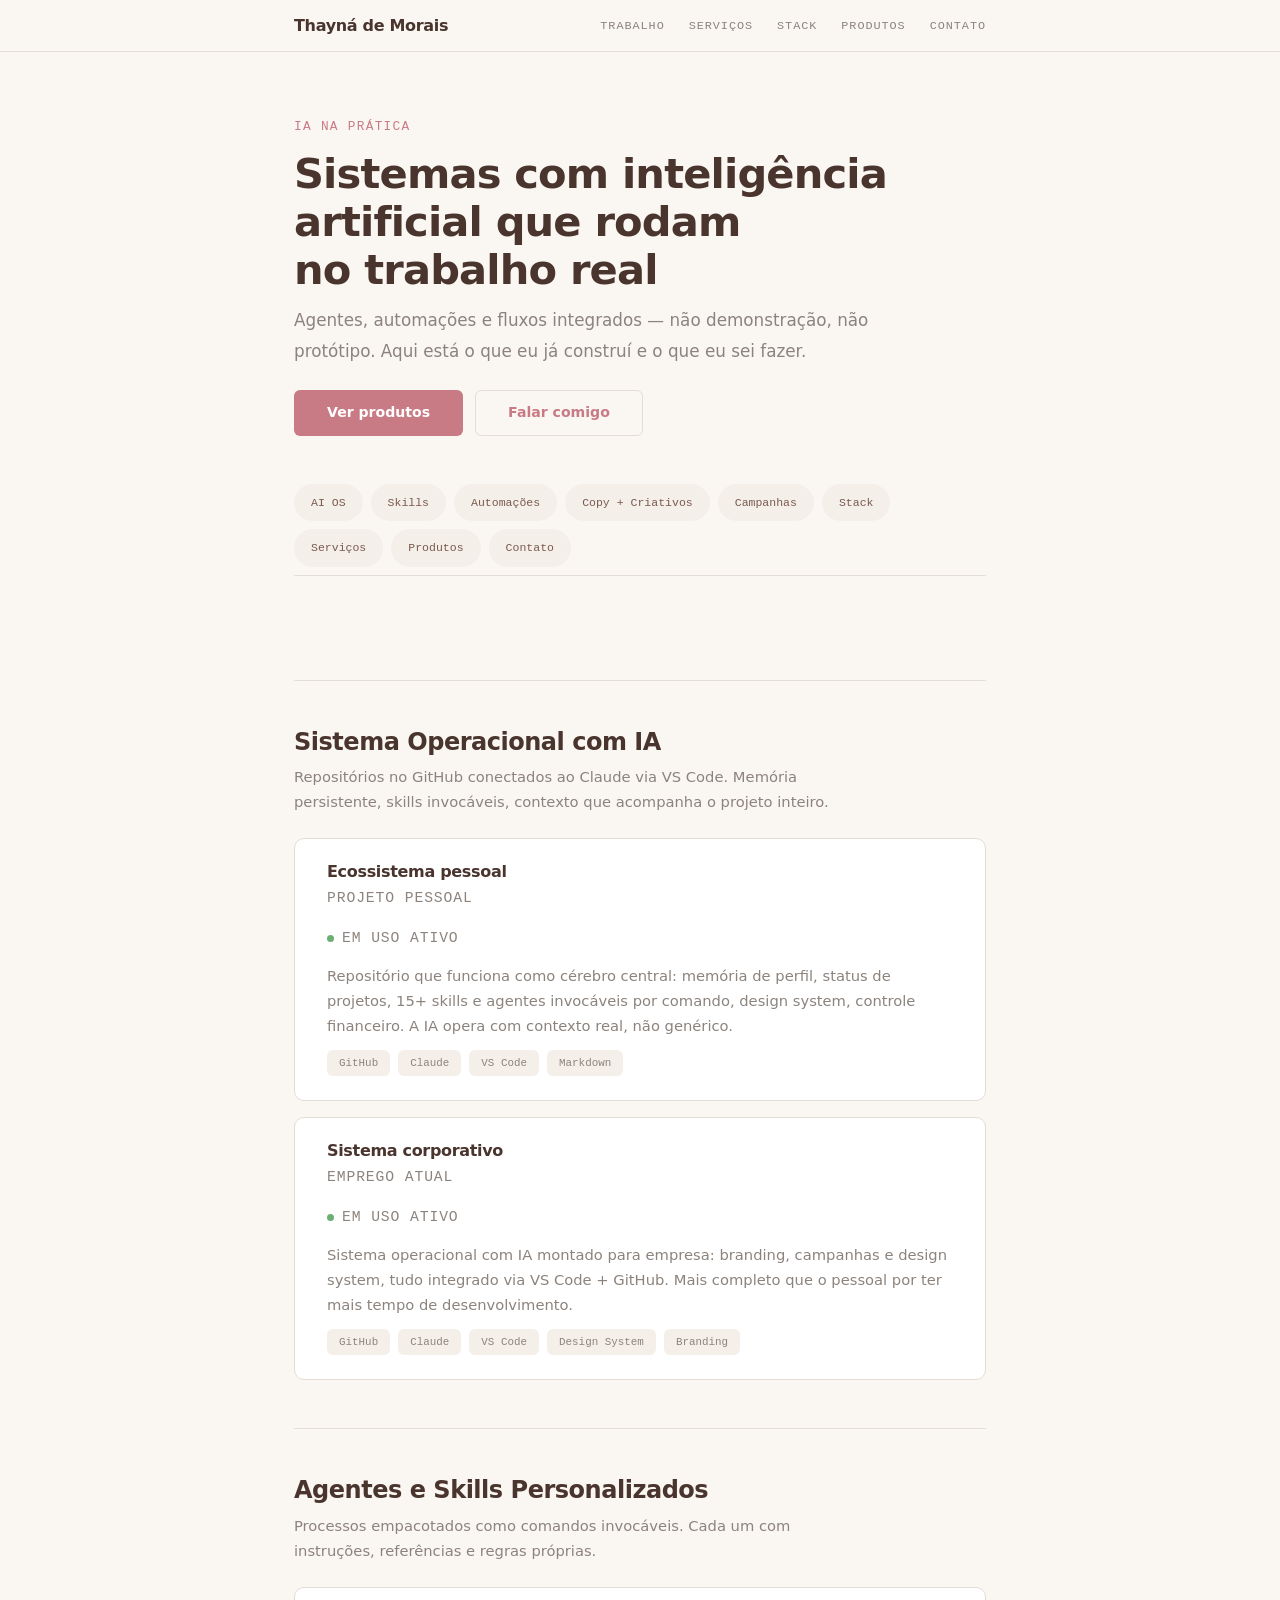
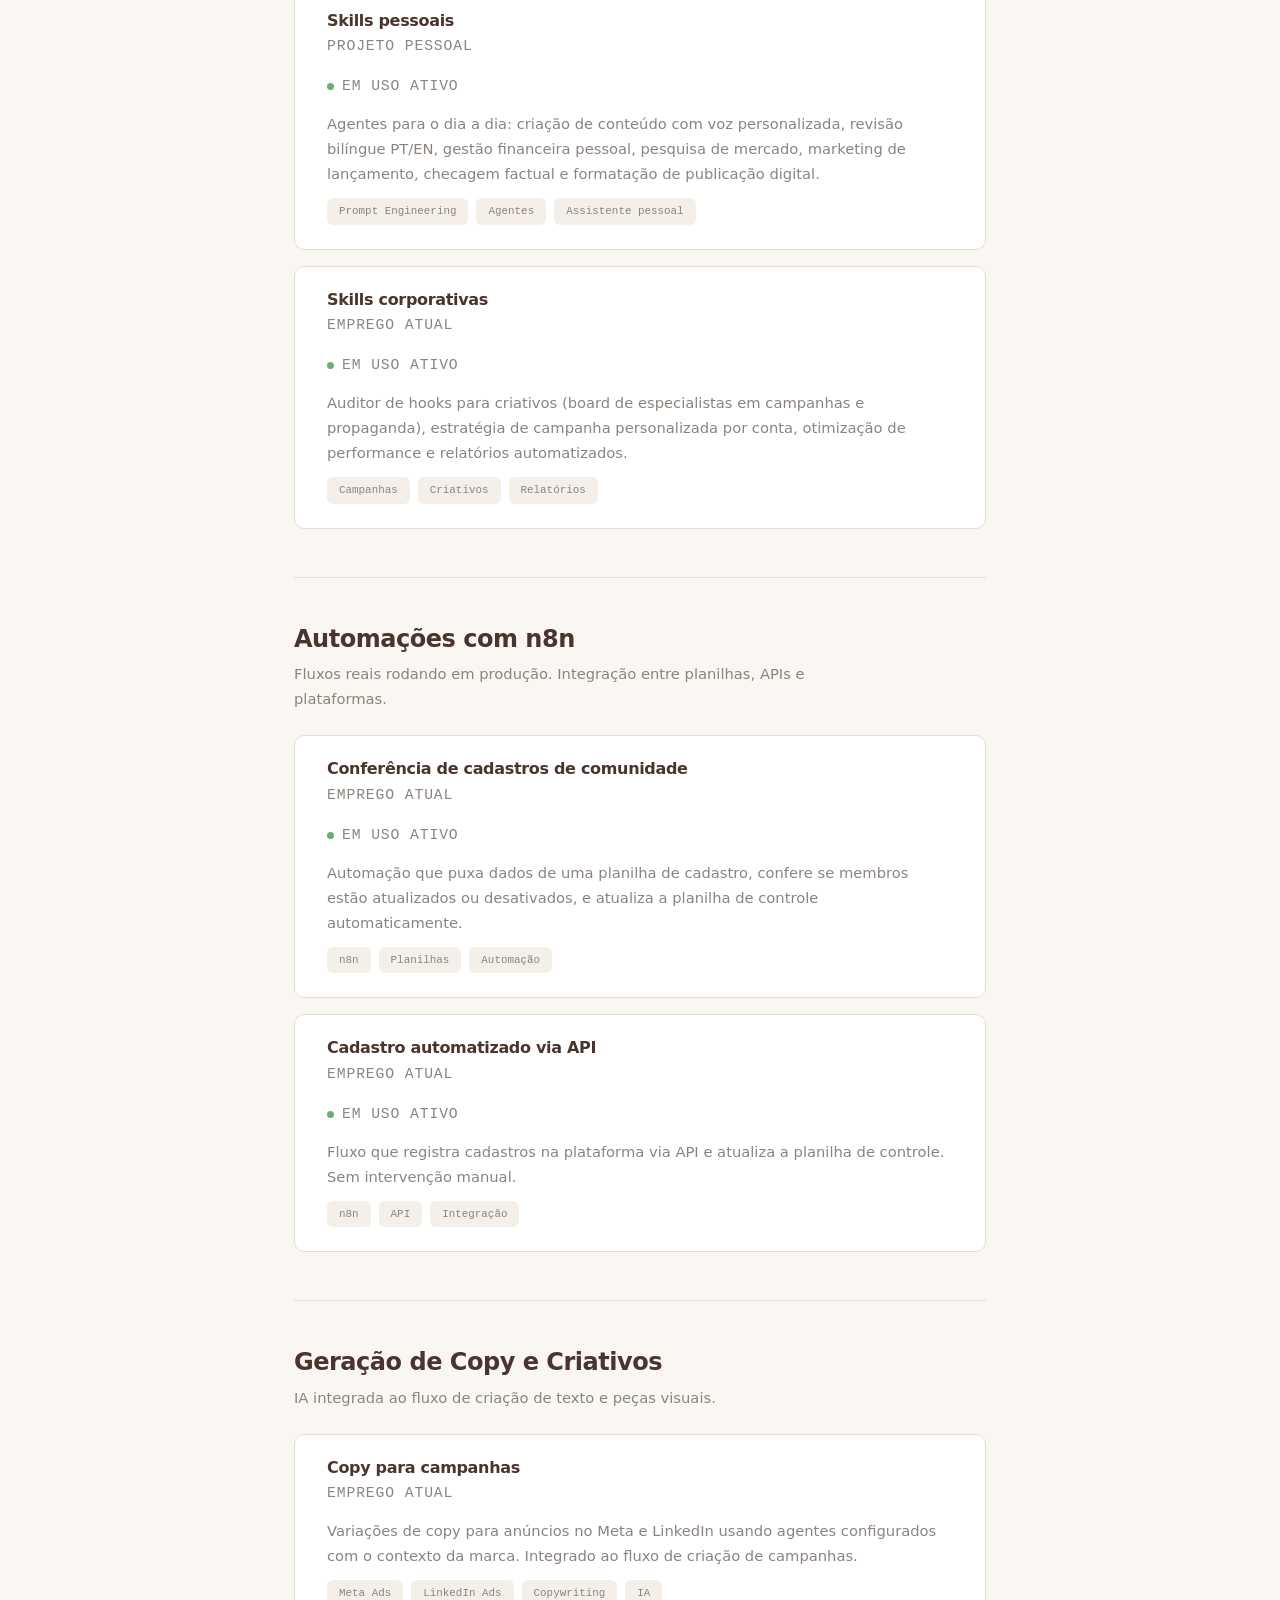
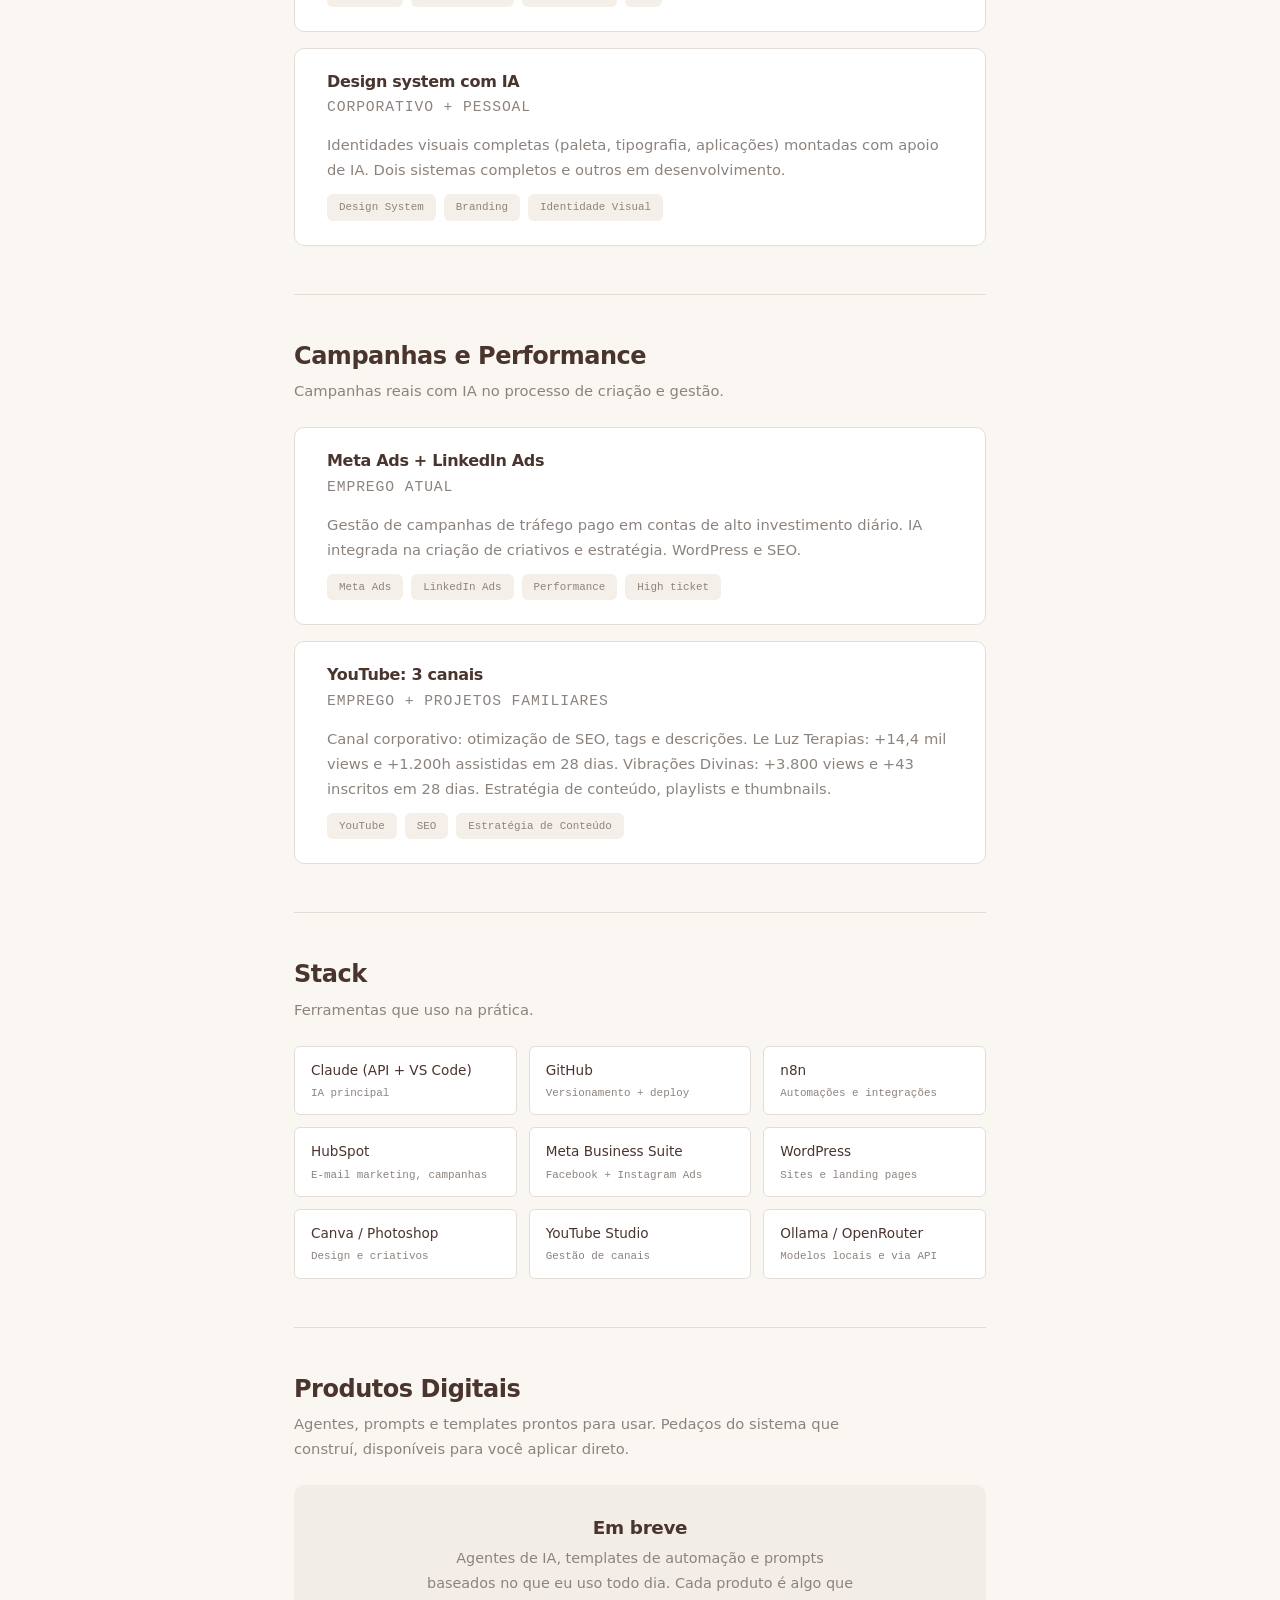
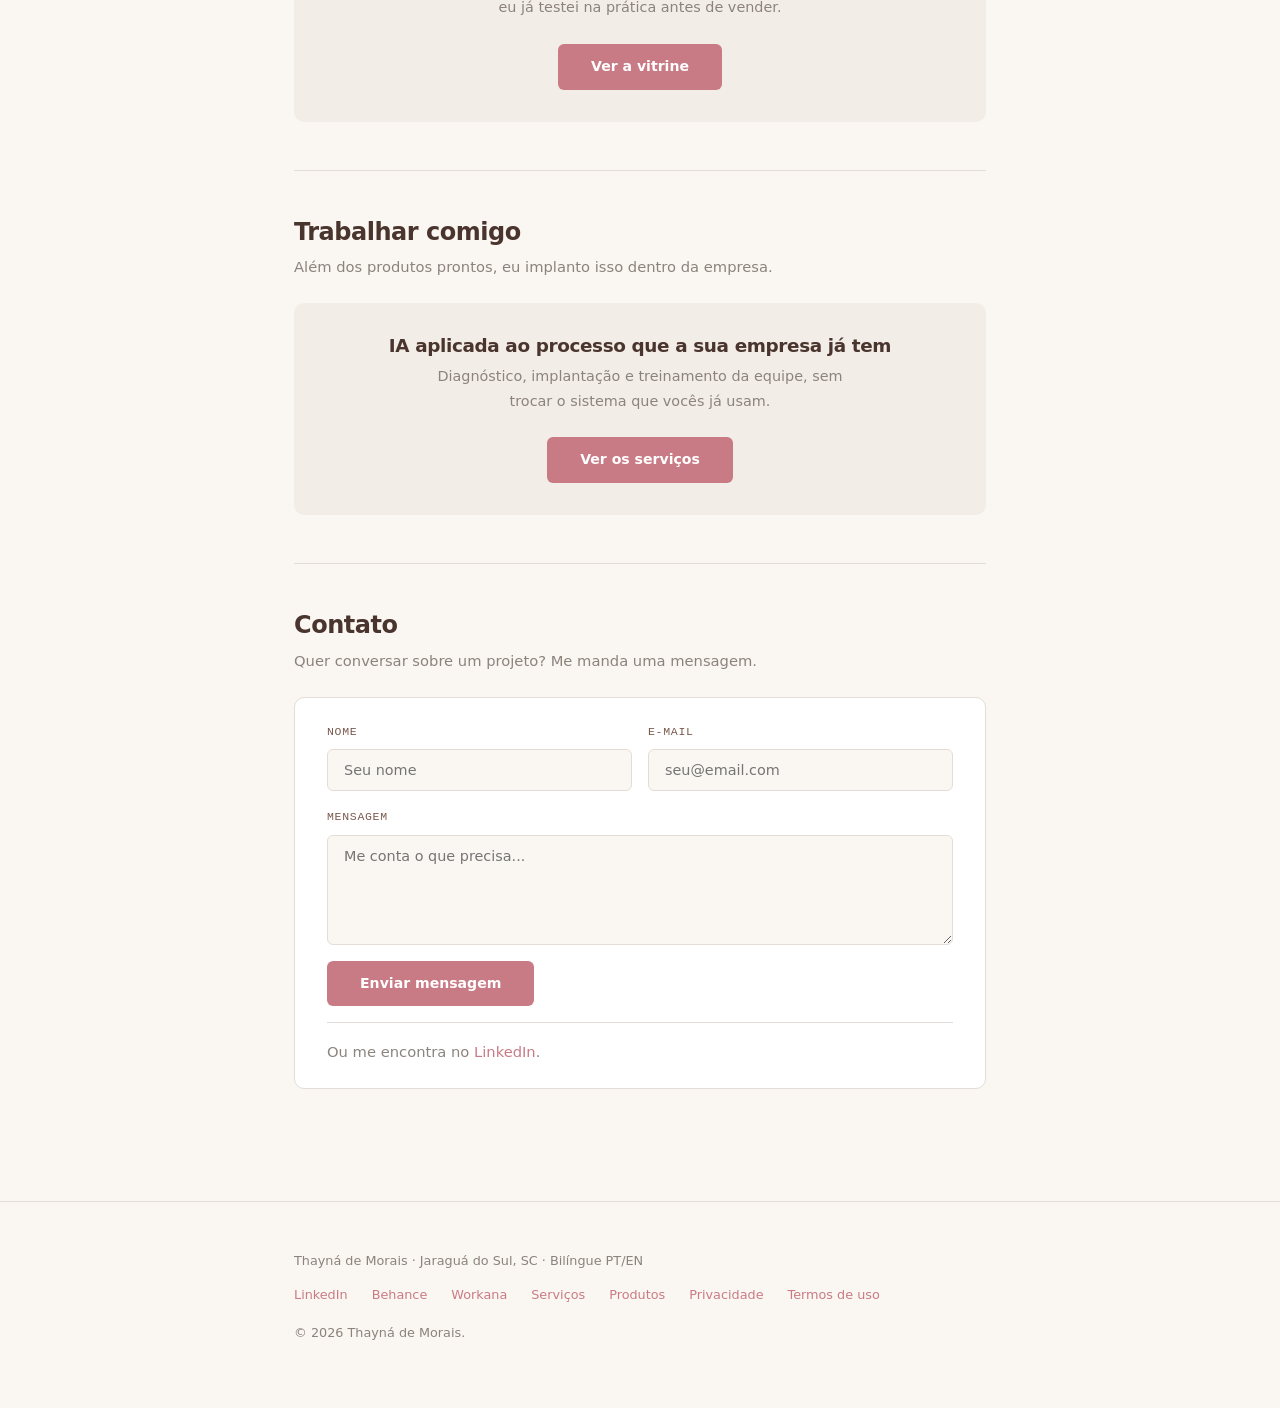
==== index.html @ 55836300 "Traz o site para a raiz do domínio Primeira carga do site no repositório de usuário. O endereço sai " ====
<!DOCTYPE html>
<html lang="pt-BR">
<head>
<meta charset="utf-8">
<meta name="viewport" content="width=device-width, initial-scale=1">
<title>Thayná de Morais | IA na Prática</title>
<meta name="description" content="Construo sistemas com inteligência artificial: agentes, automações e fluxos integrados ao trabalho real. Portfólio e produtos digitais.">

<link rel="canonical" href="https://thaymhm.github.io/">
<meta property="og:type" content="website">
<meta property="og:title" content="Thayná de Morais | IA na Prática">
<meta property="og:description" content="Agentes, automações e sistemas com IA aplicados ao trabalho real.">
<meta property="og:locale" content="pt_BR">

<!-- Quando tiver a imagem do produto, descomente e aponte para ela.
     Precisa ser URL absoluta — WhatsApp e LinkedIn não resolvem caminho relativo.
<meta property="og:image" content="https://thaymhm.github.io/assets/img/og.png">
<meta name="twitter:card" content="summary_large_image">
-->

<link rel="icon" href="assets/img/favicon.svg" type="image/svg+xml">

<link rel="preload" href="assets/fonts/sora-latin-700-normal.woff2" as="font" type="font/woff2" crossorigin>
<link rel="preload" href="assets/fonts/inter-latin-400-normal.woff2" as="font" type="font/woff2" crossorigin>
<link rel="stylesheet" href="assets/css/fonts.css">

<link rel="stylesheet" href="assets/css/tokens.css">
<link rel="stylesheet" href="assets/css/base.css">
<link rel="stylesheet" href="assets/css/portfolio.css">

<script src="assets/js/site.js" defer></script>
</head>
<body>

<a class="skip-link" href="#conteudo">Pular para o conteúdo</a>

<header class="site-header">
  <div class="container">
    <a href="./" class="logo">Thayná de Morais</a>
    <nav class="nav-links" id="main-nav" aria-label="Navegação principal">
      <a href="#trabalho">Trabalho</a>
      <a href="servicos.html">Serviços</a>
      <a href="#stack">Stack</a>
      <a href="produtos/">Produtos</a>
      <a href="#contato">Contato</a>
    </nav>
    <button class="menu-toggle" id="menu-toggle" aria-label="Abrir menu" aria-expanded="false" aria-controls="main-nav">
      <span></span><span></span><span></span>
    </button>
  </div>
</header>

<main id="conteudo">

  <div class="container">

    <section class="hero">
      <span class="eyebrow">IA na Prática</span>
      <h1>Sistemas com inteligência artificial que rodam no trabalho real</h1>
      <p class="lede">
        Agentes, automações e fluxos integrados — não demonstração, não protótipo.
        Aqui está o que eu já construí e o que eu sei fazer.
      </p>
      <div class="hero-actions">
        <a href="produtos/" class="btn btn--primary">Ver produtos</a>
        <a href="#contato" class="btn btn--ghost">Falar comigo</a>
      </div>
    </section>

    <nav class="nav-tags" aria-label="Atalhos por seção">
      <a href="#ai-os" class="nav-tag">AI OS</a>
      <a href="#skills" class="nav-tag">Skills</a>
      <a href="#automacoes" class="nav-tag">Automações</a>
      <a href="#copy" class="nav-tag">Copy + Criativos</a>
      <a href="#campanhas" class="nav-tag">Campanhas</a>
      <a href="#stack" class="nav-tag">Stack</a>
      <a href="servicos.html" class="nav-tag">Serviços</a>
      <a href="#produtos" class="nav-tag">Produtos</a>
      <a href="#contato" class="nav-tag">Contato</a>
    </nav>

    <!-- ===================== TRABALHO ===================== -->

    <section class="section" id="trabalho" style="border-top:none">
      <h2 class="visually-hidden">Trabalho</h2>
    </section>

    <section class="section" id="ai-os">
      <h2>Sistema Operacional com IA</h2>
      <p class="section-desc">
        Repositórios no GitHub conectados ao Claude via VS Code. Memória persistente,
        skills invocáveis, contexto que acompanha o projeto inteiro.
      </p>

      <article class="card">
        <h3>Ecossistema pessoal</h3>
        <p class="card-context">Projeto pessoal</p>
        <p class="status"><span class="status-dot"></span> Em uso ativo</p>
        <p>
          Repositório que funciona como cérebro central: memória de perfil, status de projetos,
          15+ skills e agentes invocáveis por comando, design system, controle financeiro.
          A IA opera com contexto real, não genérico.
        </p>
        <div class="tags">
          <span class="tag">GitHub</span><span class="tag">Claude</span>
          <span class="tag">VS Code</span><span class="tag">Markdown</span>
        </div>
      </article>

      <article class="card">
        <h3>Sistema corporativo</h3>
        <p class="card-context">Emprego atual</p>
        <p class="status"><span class="status-dot"></span> Em uso ativo</p>
        <p>
          Sistema operacional com IA montado para empresa: branding, campanhas e design system,
          tudo integrado via VS Code + GitHub. Mais completo que o pessoal por ter mais tempo
          de desenvolvimento.
        </p>
        <div class="tags">
          <span class="tag">GitHub</span><span class="tag">Claude</span>
          <span class="tag">VS Code</span><span class="tag">Design System</span>
          <span class="tag">Branding</span>
        </div>
      </article>
    </section>

    <section class="section" id="skills">
      <h2>Agentes e Skills Personalizados</h2>
      <p class="section-desc">
        Processos empacotados como comandos invocáveis. Cada um com instruções,
        referências e regras próprias.
      </p>

      <article class="card">
        <h3>Skills pessoais</h3>
        <p class="card-context">Projeto pessoal</p>
        <p class="status"><span class="status-dot"></span> Em uso ativo</p>
        <p>
          Agentes para o dia a dia: criação de conteúdo com voz personalizada, revisão bilíngue
          PT/EN, gestão financeira pessoal, pesquisa de mercado, marketing de lançamento,
          checagem factual e formatação de publicação digital.
        </p>
        <div class="tags">
          <span class="tag">Prompt Engineering</span><span class="tag">Agentes</span>
          <span class="tag">Assistente pessoal</span>
        </div>
      </article>

      <article class="card">
        <h3>Skills corporativas</h3>
        <p class="card-context">Emprego atual</p>
        <p class="status"><span class="status-dot"></span> Em uso ativo</p>
        <p>
          Auditor de hooks para criativos (board de especialistas em campanhas e propaganda),
          estratégia de campanha personalizada por conta, otimização de performance e
          relatórios automatizados.
        </p>
        <div class="tags">
          <span class="tag">Campanhas</span><span class="tag">Criativos</span>
          <span class="tag">Relatórios</span>
        </div>
      </article>
    </section>

    <section class="section" id="automacoes">
      <h2>Automações com n8n</h2>
      <p class="section-desc">
        Fluxos reais rodando em produção. Integração entre planilhas, APIs e plataformas.
      </p>

      <article class="card">
        <h3>Conferência de cadastros de comunidade</h3>
        <p class="card-context">Emprego atual</p>
        <p class="status"><span class="status-dot"></span> Em uso ativo</p>
        <p>
          Automação que puxa dados de uma planilha de cadastro, confere se membros estão
          atualizados ou desativados, e atualiza a planilha de controle automaticamente.
        </p>
        <div class="tags">
          <span class="tag">n8n</span><span class="tag">Planilhas</span><span class="tag">Automação</span>
        </div>
      </article>

      <article class="card">
        <h3>Cadastro automatizado via API</h3>
        <p class="card-context">Emprego atual</p>
        <p class="status"><span class="status-dot"></span> Em uso ativo</p>
        <p>
          Fluxo que registra cadastros na plataforma via API e atualiza a planilha de controle.
          Sem intervenção manual.
        </p>
        <div class="tags">
          <span class="tag">n8n</span><span class="tag">API</span><span class="tag">Integração</span>
        </div>
      </article>
    </section>

    <section class="section" id="copy">
      <h2>Geração de Copy e Criativos</h2>
      <p class="section-desc">IA integrada ao fluxo de criação de texto e peças visuais.</p>

      <article class="card">
        <h3>Copy para campanhas</h3>
        <p class="card-context">Emprego atual</p>
        <p>
          Variações de copy para anúncios no Meta e LinkedIn usando agentes configurados com o
          contexto da marca. Integrado ao fluxo de criação de campanhas.
        </p>
        <div class="tags">
          <span class="tag">Meta Ads</span><span class="tag">LinkedIn Ads</span>
          <span class="tag">Copywriting</span><span class="tag">IA</span>
        </div>
      </article>

      <article class="card">
        <h3>Design system com IA</h3>
        <p class="card-context">Corporativo + pessoal</p>
        <p>
          Identidades visuais completas (paleta, tipografia, aplicações) montadas com apoio de IA.
          Dois sistemas completos e outros em desenvolvimento.
        </p>
        <div class="tags">
          <span class="tag">Design System</span><span class="tag">Branding</span>
          <span class="tag">Identidade Visual</span>
        </div>
      </article>
    </section>

    <section class="section" id="campanhas">
      <h2>Campanhas e Performance</h2>
      <p class="section-desc">Campanhas reais com IA no processo de criação e gestão.</p>

      <article class="card">
        <h3>Meta Ads + LinkedIn Ads</h3>
        <p class="card-context">Emprego atual</p>
        <p>
          Gestão de campanhas de tráfego pago em contas de alto investimento diário.
          IA integrada na criação de criativos e estratégia. WordPress e SEO.
        </p>
        <div class="tags">
          <span class="tag">Meta Ads</span><span class="tag">LinkedIn Ads</span>
          <span class="tag">Performance</span><span class="tag">High ticket</span>
        </div>
      </article>

      <article class="card">
        <h3>YouTube: 3 canais</h3>
        <p class="card-context">Emprego + projetos familiares</p>
        <p>
          Canal corporativo: otimização de SEO, tags e descrições. Le Luz Terapias:
          +14,4 mil views e +1.200h assistidas em 28 dias. Vibrações Divinas: +3.800 views
          e +43 inscritos em 28 dias. Estratégia de conteúdo, playlists e thumbnails.
        </p>
        <div class="tags">
          <span class="tag">YouTube</span><span class="tag">SEO</span>
          <span class="tag">Estratégia de Conteúdo</span>
        </div>
      </article>
    </section>

    <!-- ===================== STACK ===================== -->

    <section class="section" id="stack">
      <h2>Stack</h2>
      <p class="section-desc">Ferramentas que uso na prática.</p>

      <div class="stack-grid">
        <div class="stack-item">Claude (API + VS Code) <span>IA principal</span></div>
        <div class="stack-item">GitHub <span>Versionamento + deploy</span></div>
        <div class="stack-item">n8n <span>Automações e integrações</span></div>
        <div class="stack-item">HubSpot <span>E-mail marketing, campanhas</span></div>
        <div class="stack-item">Meta Business Suite <span>Facebook + Instagram Ads</span></div>
        <div class="stack-item">WordPress <span>Sites e landing pages</span></div>
        <div class="stack-item">Canva / Photoshop <span>Design e criativos</span></div>
        <div class="stack-item">YouTube Studio <span>Gestão de canais</span></div>
        <div class="stack-item">Ollama / OpenRouter <span>Modelos locais e via API</span></div>
      </div>
    </section>

    <!-- ===================== PRODUTOS ===================== -->

    <section class="section" id="produtos">
      <h2>Produtos Digitais</h2>
      <p class="section-desc">
        Agentes, prompts e templates prontos para usar. Pedaços do sistema que construí,
        disponíveis para você aplicar direto.
      </p>

      <div class="cta-block">
        <h3>Em breve</h3>
        <p>
          Agentes de IA, templates de automação e prompts baseados no que eu uso todo dia.
          Cada produto é algo que eu já testei na prática antes de vender.
        </p>
        <a href="produtos/" class="btn btn--primary">Ver a vitrine</a>
      </div>
    </section>

    <!-- ===================== SERVIÇOS ===================== -->

    <section class="section" id="servicos">
      <h2>Trabalhar comigo</h2>
      <p class="section-desc">
        Além dos produtos prontos, eu implanto isso dentro da empresa.
      </p>

      <div class="cta-block">
        <h3>IA aplicada ao processo que a sua empresa já tem</h3>
        <p>
          Diagnóstico, implantação e treinamento da equipe, sem trocar o sistema
          que vocês já usam.
        </p>
        <a href="servicos.html" class="btn btn--primary">Ver os serviços</a>
      </div>
    </section>

    <!-- ===================== CONTATO ===================== -->

    <section class="section" id="contato">
      <h2>Contato</h2>
      <p class="section-desc">Quer conversar sobre um projeto? Me manda uma mensagem.</p>

      <div class="card">
        <!-- ══ TROCAR: cole aqui a URL /exec do seu Google Apps Script ══
             Como criar o script e publicar: docs/FORMULARIO-GOOGLE-SCRIPT.md -->
        <form class="form"
              data-gs-form
              action="https://script.google.com/macros/s/AKfycbydm0zhQ63rRNPT14rmAaFQAnFaoJBpaJHT1FVKSqiUwlmITkyDX16v0jL9if6N3chD/exec"
              method="POST">
          <div class="form-row">
            <div class="form-group">
              <label for="nome">Nome</label>
              <input type="text" id="nome" name="nome" required placeholder="Seu nome" autocomplete="name">
            </div>
            <div class="form-group">
              <label for="email">E-mail</label>
              <input type="email" id="email" name="email" required placeholder="seu@email.com" autocomplete="email">
            </div>
          </div>
          <div class="form-group">
            <label for="mensagem">Mensagem</label>
            <textarea id="mensagem" name="mensagem" rows="4" required placeholder="Me conta o que precisa..."></textarea>
          </div>

          <!-- Identifica de qual página o contato veio, preenchido pelo JS -->
          <input type="hidden" name="origem" value="">
          <!-- Armadilha de robô: humano nunca preenche um campo escondido -->
          <input type="text" name="_gotcha" tabindex="-1" autocomplete="off" class="visually-hidden" aria-hidden="true">

          <button type="submit" class="btn btn--primary">Enviar mensagem</button>
          <p class="form-status" role="status" aria-live="polite"></p>
        </form>

        <p class="contact-alt">
          Ou me encontra no
          <a href="https://www.linkedin.com/in/thayn%C3%A1-de-morais-5a152a1b8/">LinkedIn</a>.
        </p>
      </div>
    </section>

  </div>
</main>

<footer class="site-footer">
  <div class="container">
    <p>Thayná de Morais &middot; Jaraguá do Sul, SC &middot; Bilíngue PT/EN</p>
    <div class="footer-links">
      <a href="https://www.linkedin.com/in/thayn%C3%A1-de-morais-5a152a1b8/">LinkedIn</a>
      <a href="https://www.behance.net/thaynamorais1">Behance</a>
      <a href="https://www.workana.com/freelancer/b4aeb0c28790a0313abfd21ee4e2bc36">Workana</a>
      <a href="servicos.html">Serviços</a>
      <a href="produtos/">Produtos</a>
      <a href="privacidade.html">Privacidade</a>
      <a href="termos.html">Termos de uso</a>
    </div>
    <p style="margin-top:var(--space-4)">&copy; <span data-year>2026</span> Thayná de Morais.</p>
  </div>
</footer>

</body>
</html>
---- assets/css/fonts.css ----
/* ==========================================================================
   fonts.css — Fontes hospedadas no próprio site
   Carregado antes de tokens.css, base.css e o resto.

   Nada aqui pede arquivo pra servidor de terceiro, então o site não conta
   nada pro Google sobre quem abre a página. Os arquivos estão em
   assets/fonts, no formato woff2, só o subconjunto "latin", que é o que o
   português usa. Licença e origem em assets/fonts/LICENSE.md.

   Pra trocar um peso ou adicionar outro: baixe o woff2 do pacote
   @fontsource correspondente, ponha em assets/fonts com o mesmo padrão de
   nome e acrescente um bloco aqui.

   font-display: swap desenha o texto na fonte do sistema enquanto a fonte
   real baixa. O texto nunca fica invisível esperando arquivo.
   ========================================================================== */

/* ---- Sora: títulos e botões ---- */

@font-face {
  font-family: 'Sora';
  font-style: normal;
  font-weight: 400;
  font-display: swap;
  src: url(../fonts/sora-latin-400-normal.woff2) format('woff2');
  unicode-range: U+0000-00FF,U+0131,U+0152-0153,U+02BB-02BC,U+02C6,U+02DA,U+02DC,U+0304,U+0308,U+0329,U+2000-206F,U+20AC,U+2122,U+2191,U+2193,U+2212,U+2215,U+FEFF,U+FFFD;
}

@font-face {
  font-family: 'Sora';
  font-style: normal;
  font-weight: 600;
  font-display: swap;
  src: url(../fonts/sora-latin-600-normal.woff2) format('woff2');
  unicode-range: U+0000-00FF,U+0131,U+0152-0153,U+02BB-02BC,U+02C6,U+02DA,U+02DC,U+0304,U+0308,U+0329,U+2000-206F,U+20AC,U+2122,U+2191,U+2193,U+2212,U+2215,U+FEFF,U+FFFD;
}

@font-face {
  font-family: 'Sora';
  font-style: normal;
  font-weight: 700;
  font-display: swap;
  src: url(../fonts/sora-latin-700-normal.woff2) format('woff2');
  unicode-range: U+0000-00FF,U+0131,U+0152-0153,U+02BB-02BC,U+02C6,U+02DA,U+02DC,U+0304,U+0308,U+0329,U+2000-206F,U+20AC,U+2122,U+2191,U+2193,U+2212,U+2215,U+FEFF,U+FFFD;
}

/* ---- Inter: texto corrido ---- */

@font-face {
  font-family: 'Inter';
  font-style: normal;
  font-weight: 400;
  font-display: swap;
  src: url(../fonts/inter-latin-400-normal.woff2) format('woff2');
  unicode-range: U+0000-00FF,U+0131,U+0152-0153,U+02BB-02BC,U+02C6,U+02DA,U+02DC,U+0304,U+0308,U+0329,U+2000-206F,U+20AC,U+2122,U+2191,U+2193,U+2212,U+2215,U+FEFF,U+FFFD;
}

@font-face {
  font-family: 'Inter';
  font-style: normal;
  font-weight: 500;
  font-display: swap;
  src: url(../fonts/inter-latin-500-normal.woff2) format('woff2');
  unicode-range: U+0000-00FF,U+0131,U+0152-0153,U+02BB-02BC,U+02C6,U+02DA,U+02DC,U+0304,U+0308,U+0329,U+2000-206F,U+20AC,U+2122,U+2191,U+2193,U+2212,U+2215,U+FEFF,U+FFFD;
}

@font-face {
  font-family: 'Inter';
  font-style: normal;
  font-weight: 600;
  font-display: swap;
  src: url(../fonts/inter-latin-600-normal.woff2) format('woff2');
  unicode-range: U+0000-00FF,U+0131,U+0152-0153,U+02BB-02BC,U+02C6,U+02DA,U+02DC,U+0304,U+0308,U+0329,U+2000-206F,U+20AC,U+2122,U+2191,U+2193,U+2212,U+2215,U+FEFF,U+FFFD;
}

/* ---- IBM Plex Mono: tags, metadados, linhas de reforço ---- */

@font-face {
  font-family: 'IBM Plex Mono';
  font-style: normal;
  font-weight: 400;
  font-display: swap;
  src: url(../fonts/ibm-plex-mono-latin-400-normal.woff2) format('woff2');
  unicode-range: U+0000-00FF,U+0131,U+0152-0153,U+02BB-02BC,U+02C6,U+02DA,U+02DC,U+0304,U+0308,U+0329,U+2000-206F,U+20AC,U+2122,U+2191,U+2193,U+2212,U+2215,U+FEFF,U+FFFD;
}

@font-face {
  font-family: 'IBM Plex Mono';
  font-style: normal;
  font-weight: 500;
  font-display: swap;
  src: url(../fonts/ibm-plex-mono-latin-500-normal.woff2) format('woff2');
  unicode-range: U+0000-00FF,U+0131,U+0152-0153,U+02BB-02BC,U+02C6,U+02DA,U+02DC,U+0304,U+0308,U+0329,U+2000-206F,U+20AC,U+2122,U+2191,U+2193,U+2212,U+2215,U+FEFF,U+FFFD;
}
---- assets/css/tokens.css ----
/* ==========================================================================
   tokens.css — Design system "estudio-pro"
   Fonte da verdade das cores, fontes e espaçamentos do site inteiro.
   Nenhum valor hex deve aparecer solto em outro arquivo CSS.
   ========================================================================== */

:root {
  /* ---- Paleta (rosa empoeirado + mocha) ---- */
  --bg:            #FAF6F1;  /* Paper — fundo base */
  --bg-alt:        #F3EDE7;  /* faixa alternada, blocos destacados */
  --surface:       #FFFFFF;  /* cards */
  --text:          #4A342E;  /* Mocha Ink */
  --text-secondary:#8C837D;  /* Warm Grey */
  --clay:          #7A5A4E;  /* Clay Brown — labels, bordas fortes */
  --accent:        #C97B85;  /* Dusty Rose — cor de ação */
  --accent-hover:  #B56A74;
  --blush:         #EAC6CB;  /* realce suave */
  --border:        #E4DDD7;
  --tag-bg:        #F5EFEA;

  /* Semânticos */
  --success:       #6DAE72;
  --shadow-sm:     0 1px 2px rgba(74, 52, 46, .06);
  --shadow-md:     0 8px 24px rgba(74, 52, 46, .08);
  --shadow-lg:     0 18px 48px rgba(74, 52, 46, .12);

  /* ---- Tipografia ---- */
  --font-display: 'Sora', system-ui, -apple-system, 'Segoe UI', sans-serif;
  --font-body:    'Inter', system-ui, -apple-system, 'Segoe UI', sans-serif;
  --font-mono:    'IBM Plex Mono', ui-monospace, SFMono-Regular, Menlo, monospace;

  /* ---- Layout ---- */
  --measure:       740px;   /* largura de leitura — portfólio */
  --measure-wide:  1080px;  /* largura larga — páginas de venda */
  --radius-sm:     6px;
  --radius:        10px;
  --radius-lg:     16px;
  --radius-pill:   999px;

  /* Espaçamento — escala de 4px */
  --space-1: 4px;
  --space-2: 8px;
  --space-3: 12px;
  --space-4: 16px;
  --space-5: 24px;
  --space-6: 32px;
  --space-7: 48px;
  --space-8: 64px;
  --space-9: 96px;
}

/* ---- Dark mode: segue o sistema por padrão ---- */
@media (prefers-color-scheme: dark) {
  :root {
    --bg:            #2A1F1C;
    --bg-alt:        #362924;
    --surface:       #362924;
    --text:          #FAF6F1;
    --text-secondary:#B8AEA8;
    --clay:          #C4A89E;
    --accent:        #C97B85;
    --accent-hover:  #D99AA3;
    --blush:         #4A2E33;
    --border:        #4A3D38;
    --tag-bg:        #3D2F2A;
    --shadow-sm:     0 1px 2px rgba(0, 0, 0, .3);
    --shadow-md:     0 8px 24px rgba(0, 0, 0, .35);
    --shadow-lg:     0 18px 48px rgba(0, 0, 0, .45);
  }
}

/* ---- Override manual (data-theme no <html>) ---- */
:root[data-theme="light"] {
  --bg: #FAF6F1;  --bg-alt: #F3EDE7;  --surface: #FFFFFF;
  --text: #4A342E; --text-secondary: #8C837D; --clay: #7A5A4E;
  --accent: #C97B85; --accent-hover: #B56A74; --blush: #EAC6CB;
  --border: #E4DDD7; --tag-bg: #F5EFEA;
}

:root[data-theme="dark"] {
  --bg: #2A1F1C;  --bg-alt: #362924;  --surface: #362924;
  --text: #FAF6F1; --text-secondary: #B8AEA8; --clay: #C4A89E;
  --accent: #C97B85; --accent-hover: #D99AA3; --blush: #4A2E33;
  --border: #4A3D38; --tag-bg: #3D2F2A;
}
---- assets/css/base.css ----
/* ==========================================================================
   base.css — Reset, tipografia e componentes compartilhados
   Carregado em TODAS as páginas, depois de tokens.css.
   ========================================================================== */

*, *::before, *::after { margin: 0; padding: 0; box-sizing: border-box; }

html { scroll-behavior: smooth; }

@media (prefers-reduced-motion: reduce) {
  html { scroll-behavior: auto; }
  *, *::before, *::after { animation-duration: .01ms !important; transition-duration: .01ms !important; }
}

body {
  font-family: var(--font-body);
  background: var(--bg);
  color: var(--text);
  line-height: 1.7;
  -webkit-font-smoothing: antialiased;
  text-rendering: optimizeLegibility;
}

img, svg, video { max-width: 100%; height: auto; display: block; }

a { color: var(--accent); text-decoration: none; }
a:hover { color: var(--accent-hover); }

:focus-visible {
  outline: 2px solid var(--accent);
  outline-offset: 3px;
  border-radius: var(--radius-sm);
}

/* Link "pular para o conteúdo" — acessibilidade */
.skip-link {
  position: absolute; left: -9999px; top: 0; z-index: 100;
  background: var(--accent); color: #fff;
  padding: var(--space-3) var(--space-5);
  border-radius: 0 0 var(--radius) 0;
  font-family: var(--font-display); font-size: .85rem; font-weight: 600;
}
.skip-link:focus { left: 0; color: #fff; }

/* --------------------------------------------------------------------------
   Layout
   -------------------------------------------------------------------------- */

.container {
  width: 100%;
  max-width: var(--measure);
  margin: 0 auto;
  padding: 0 var(--space-5);
}

.container--wide { max-width: var(--measure-wide); }

/* --------------------------------------------------------------------------
   Tipografia
   -------------------------------------------------------------------------- */

h1, h2, h3, h4 {
  font-family: var(--font-display);
  font-weight: 700;
  letter-spacing: -.02em;
  line-height: 1.15;
  text-wrap: balance;
}

.eyebrow {
  font-family: var(--font-mono);
  font-size: .8rem;
  font-weight: 500;
  text-transform: uppercase;
  letter-spacing: .1em;
  color: var(--accent);
}

.lede {
  font-size: 1.05rem;
  color: var(--text-secondary);
  line-height: 1.8;
  max-width: 60ch;
}

.muted { color: var(--text-secondary); }

/* --------------------------------------------------------------------------
   Botões
   -------------------------------------------------------------------------- */

.btn {
  display: inline-block;
  font-family: var(--font-display);
  font-size: .88rem;
  font-weight: 600;
  line-height: 1.4;
  padding: var(--space-3) var(--space-6);
  border: 1px solid transparent;
  border-radius: var(--radius-sm);
  cursor: pointer;
  text-align: center;
  transition: background .2s, color .2s, border-color .2s, transform .1s;
}

.btn:active { transform: translateY(1px); }

.btn--primary { background: var(--accent); color: #fff; }
.btn--primary:hover { background: var(--accent-hover); color: #fff; }

.btn--ghost { background: transparent; color: var(--accent); border-color: var(--border); }
.btn--ghost:hover { border-color: var(--accent); background: var(--tag-bg); }

.btn--lg { font-size: 1rem; padding: var(--space-4) var(--space-7); }
.btn--block { display: block; width: 100%; }

/* --------------------------------------------------------------------------
   Cards, tags e listas
   -------------------------------------------------------------------------- */

.card {
  background: var(--surface);
  border: 1px solid var(--border);
  border-radius: var(--radius);
  padding: var(--space-5) var(--space-6);
}

.tags { display: flex; flex-wrap: wrap; gap: var(--space-2); }

.tag {
  font-family: var(--font-mono);
  font-size: .68rem;
  font-weight: 500;
  background: var(--tag-bg);
  color: var(--text-secondary);
  padding: var(--space-1) var(--space-3);
  border-radius: var(--radius-sm);
}

.pill {
  display: inline-flex;
  align-items: center;
  gap: var(--space-2);
  font-family: var(--font-mono);
  font-size: .7rem;
  font-weight: 500;
  text-transform: uppercase;
  letter-spacing: .08em;
  padding: var(--space-1) var(--space-3);
  border-radius: var(--radius-pill);
  background: var(--blush);
  color: var(--accent);
  border: 1px solid var(--accent);
}

.status {
  display: inline-flex;
  align-items: center;
  gap: var(--space-2);
  font-family: var(--font-mono);
  font-size: .68rem;
  font-weight: 500;
  text-transform: uppercase;
  letter-spacing: .06em;
  color: var(--text-secondary);
}

.status-dot {
  width: 7px; height: 7px;
  border-radius: 50%;
  background: var(--success);
  flex-shrink: 0;
}

/* --------------------------------------------------------------------------
   Formulários
   -------------------------------------------------------------------------- */

.form { display: flex; flex-direction: column; gap: var(--space-4); }

.form-row { display: grid; grid-template-columns: 1fr 1fr; gap: var(--space-4); }

.form-group { display: flex; flex-direction: column; gap: var(--space-2); }

.form-group label {
  font-family: var(--font-mono);
  font-size: .72rem;
  font-weight: 500;
  text-transform: uppercase;
  letter-spacing: .06em;
  color: var(--clay);
}

.form-group input,
.form-group textarea {
  font-family: var(--font-body);
  font-size: .9rem;
  color: var(--text);
  background: var(--bg);
  padding: var(--space-3) var(--space-4);
  border: 1px solid var(--border);
  border-radius: var(--radius-sm);
  outline: none;
  transition: border-color .2s;
}

.form-group input:focus,
.form-group textarea:focus { border-color: var(--accent); }

.form-group textarea { resize: vertical; min-height: 110px; }

.form .btn { align-self: flex-start; }
.form .btn:disabled { opacity: .6; cursor: wait; }

/* Retorno do envio — vazio não ocupa espaço */
.form-status {
  font-family: var(--font-mono);
  font-size: .78rem;
  line-height: 1.5;
  margin: 0;
}
.form-status:empty { display: none; }
.form-status.is-pending { color: var(--text-secondary); }
.form-status.is-success { color: var(--success); }
.form-status.is-error   { color: var(--accent); }

/* --------------------------------------------------------------------------
   Header do site
   -------------------------------------------------------------------------- */

.site-header {
  position: sticky;
  top: 0;
  z-index: 40;
  background: color-mix(in srgb, var(--bg) 92%, transparent);
  backdrop-filter: blur(8px);
  border-bottom: 1px solid var(--border);
}

.site-header .container {
  display: flex;
  align-items: center;
  justify-content: space-between;
  gap: var(--space-4);
  padding-top: var(--space-3);
  padding-bottom: var(--space-3);
}

.logo {
  font-family: var(--font-display);
  font-size: 1rem;
  font-weight: 700;
  letter-spacing: -.02em;
  color: var(--text);
}
.logo:hover { color: var(--accent); }

.nav-links { display: flex; gap: var(--space-5); align-items: center; }

.nav-links a {
  font-family: var(--font-mono);
  font-size: .74rem;
  font-weight: 500;
  text-transform: uppercase;
  letter-spacing: .08em;
  color: var(--text-secondary);
}
.nav-links a:hover { color: var(--accent); }

.menu-toggle {
  display: none;
  flex-direction: column;
  justify-content: center;
  gap: 5px;
  width: 40px; height: 40px;
  padding: 8px;
  background: none;
  border: none;
  cursor: pointer;
}

.menu-toggle span {
  display: block;
  height: 2px;
  background: var(--text);
  border-radius: 2px;
  transition: transform .2s, opacity .2s;
}

.menu-toggle.active span:nth-child(1) { transform: translateY(7px) rotate(45deg); }
.menu-toggle.active span:nth-child(2) { opacity: 0; }
.menu-toggle.active span:nth-child(3) { transform: translateY(-7px) rotate(-45deg); }

@media (max-width: 640px) {
  .menu-toggle { display: flex; }
  .nav-links {
    display: none;
    position: absolute;
    top: 100%; left: 0; right: 0;
    flex-direction: column;
    align-items: flex-start;
    gap: var(--space-4);
    background: var(--bg);
    padding: var(--space-5);
    border-bottom: 1px solid var(--border);
    box-shadow: var(--shadow-md);
  }
  .nav-links.open { display: flex; }
}

/* --------------------------------------------------------------------------
   Footer do site
   -------------------------------------------------------------------------- */

.site-footer {
  border-top: 1px solid var(--border);
  padding: var(--space-7) 0 var(--space-8);
  margin-top: var(--space-8);
  font-size: .8rem;
  color: var(--text-secondary);
}

.site-footer .footer-links {
  display: flex;
  flex-wrap: wrap;
  gap: var(--space-5);
  margin-top: var(--space-3);
}

/* --------------------------------------------------------------------------
   Utilitários
   -------------------------------------------------------------------------- */

.center { text-align: center; }
.stack > * + * { margin-top: var(--space-4); }
.visually-hidden {
  position: absolute; width: 1px; height: 1px;
  padding: 0; margin: -1px; overflow: hidden;
  clip: rect(0 0 0 0); white-space: nowrap; border: 0;
}

@media (max-width: 480px) {
  .form-row { grid-template-columns: 1fr; }
  .card { padding: var(--space-4); }
}
---- assets/css/portfolio.css ----
/* ==========================================================================
   portfolio.css — Estilos exclusivos da home / portfólio (index.html)
   ========================================================================== */

.hero {
  padding: var(--space-8) 0 var(--space-6);
}

.hero .eyebrow { display: block; margin-bottom: var(--space-3); }

.hero h1 {
  font-size: clamp(2rem, 6vw, 2.6rem);
  margin-bottom: var(--space-3);
}

.hero .lede { max-width: 56ch; }

.hero-actions {
  display: flex;
  flex-wrap: wrap;
  gap: var(--space-3);
  margin-top: var(--space-5);
}

/* ---- Navegação por âncoras (tags fixas) ---- */

.nav-tags {
  display: flex;
  flex-wrap: wrap;
  gap: var(--space-2);
  padding: var(--space-4) 0 var(--space-2);
  border-bottom: 1px solid var(--border);
  margin-bottom: var(--space-2);
}

.nav-tag {
  font-family: var(--font-mono);
  font-size: .72rem;
  font-weight: 500;
  padding: var(--space-2) var(--space-4);
  border-radius: var(--radius-pill);
  background: var(--tag-bg);
  color: var(--clay);
  border: 1px solid transparent;
  transition: background .2s, color .2s, border-color .2s;
}

.nav-tag:hover {
  background: var(--blush);
  color: var(--accent);
  border-color: var(--accent);
}

/* ---- Seções ---- */

.section {
  padding: var(--space-7) 0;
  border-top: 1px solid var(--border);
  scroll-margin-top: 80px;
}

.section h2 {
  font-size: clamp(1.3rem, 3.5vw, 1.5rem);
  margin-bottom: var(--space-2);
}

.section-desc {
  font-size: .92rem;
  color: var(--text-secondary);
  margin-bottom: var(--space-5);
  max-width: 62ch;
}

/* ---- Cards de projeto ---- */

.card + .card { margin-top: var(--space-4); }

.card h3 {
  font-size: 1rem;
  font-weight: 600;
  margin-bottom: var(--space-1);
}

.card-context {
  font-family: var(--font-mono);
  font-size: .7rem;
  font-weight: 500;
  color: var(--accent);
  text-transform: uppercase;
  letter-spacing: .06em;
  margin-bottom: var(--space-3);
}

.card p {
  font-size: .92rem;
  color: var(--text-secondary);
}

.card .status { margin-bottom: var(--space-3); }
.card .tags { margin-top: var(--space-3); }

/* ---- Grid de stack ---- */

.stack-grid {
  display: grid;
  grid-template-columns: repeat(auto-fill, minmax(190px, 1fr));
  gap: var(--space-3);
}

.stack-item {
  font-size: .85rem;
  font-weight: 500;
  padding: var(--space-3) var(--space-4);
  background: var(--surface);
  border: 1px solid var(--border);
  border-radius: var(--radius-sm);
}

.stack-item span {
  display: block;
  font-family: var(--font-mono);
  font-size: .68rem;
  font-weight: 400;
  color: var(--text-secondary);
  margin-top: 2px;
}

/* ---- Vitrine de produtos (cards clicáveis) ---- */

.product-grid {
  display: grid;
  grid-template-columns: repeat(auto-fit, minmax(260px, 1fr));
  gap: var(--space-4);
}

.product-card {
  display: flex;
  flex-direction: column;
  gap: var(--space-3);
  background: var(--surface);
  border: 1px solid var(--border);
  border-radius: var(--radius);
  padding: var(--space-5);
  color: var(--text);
  transition: border-color .2s, box-shadow .2s, transform .2s;
}

.product-card:hover {
  color: var(--text);
  border-color: var(--accent);
  box-shadow: var(--shadow-md);
  transform: translateY(-2px);
}

.product-card h3 { font-size: 1.05rem; }

.product-card p {
  font-size: .9rem;
  color: var(--text-secondary);
  flex-grow: 1;
}

.product-card .price {
  font-family: var(--font-display);
  font-size: 1.1rem;
  font-weight: 700;
  color: var(--accent);
  font-variant-numeric: tabular-nums;
}

.product-card .arrow {
  font-family: var(--font-mono);
  font-size: .72rem;
  text-transform: uppercase;
  letter-spacing: .08em;
  color: var(--accent);
}

/* ---- Bloco de CTA ---- */

.cta-block {
  background: var(--bg-alt);
  border-radius: var(--radius);
  padding: var(--space-6);
  text-align: center;
}

.cta-block h3 { font-size: 1.15rem; margin-bottom: var(--space-2); }

.cta-block p {
  font-size: .9rem;
  color: var(--text-secondary);
  max-width: 48ch;
  margin: 0 auto var(--space-5);
}

/* ---- Contato ---- */

.contact-alt {
  margin-top: var(--space-4);
  padding-top: var(--space-4);
  border-top: 1px solid var(--border);
  font-size: .85rem;
  color: var(--text-secondary);
}

/* ---- Página de serviços ----
   O card de serviço empilha vários rótulos (O que é / O que você recebe /
   Pra quem funciona melhor) dentro do mesmo card. O .card-context sozinho
   não tem margem no topo, então rótulo a partir do segundo ficaria colado
   no parágrafo anterior. Escopado em .service-card pra não mexer nos cards
   da home, que usam um rótulo só. */

.service-card p + .card-context {
  margin-top: var(--space-5);
}

.service-card .note {
  margin-top: var(--space-5);
  padding-top: var(--space-4);
  border-top: 1px solid var(--border);
  font-style: italic;
}

@media (max-width: 480px) {
  .hero { padding: var(--space-6) 0 var(--space-5); }
  .cta-block { padding: var(--space-5) var(--space-4); }
  .nav-tag { font-size: .66rem; padding: 5px 10px; }
}
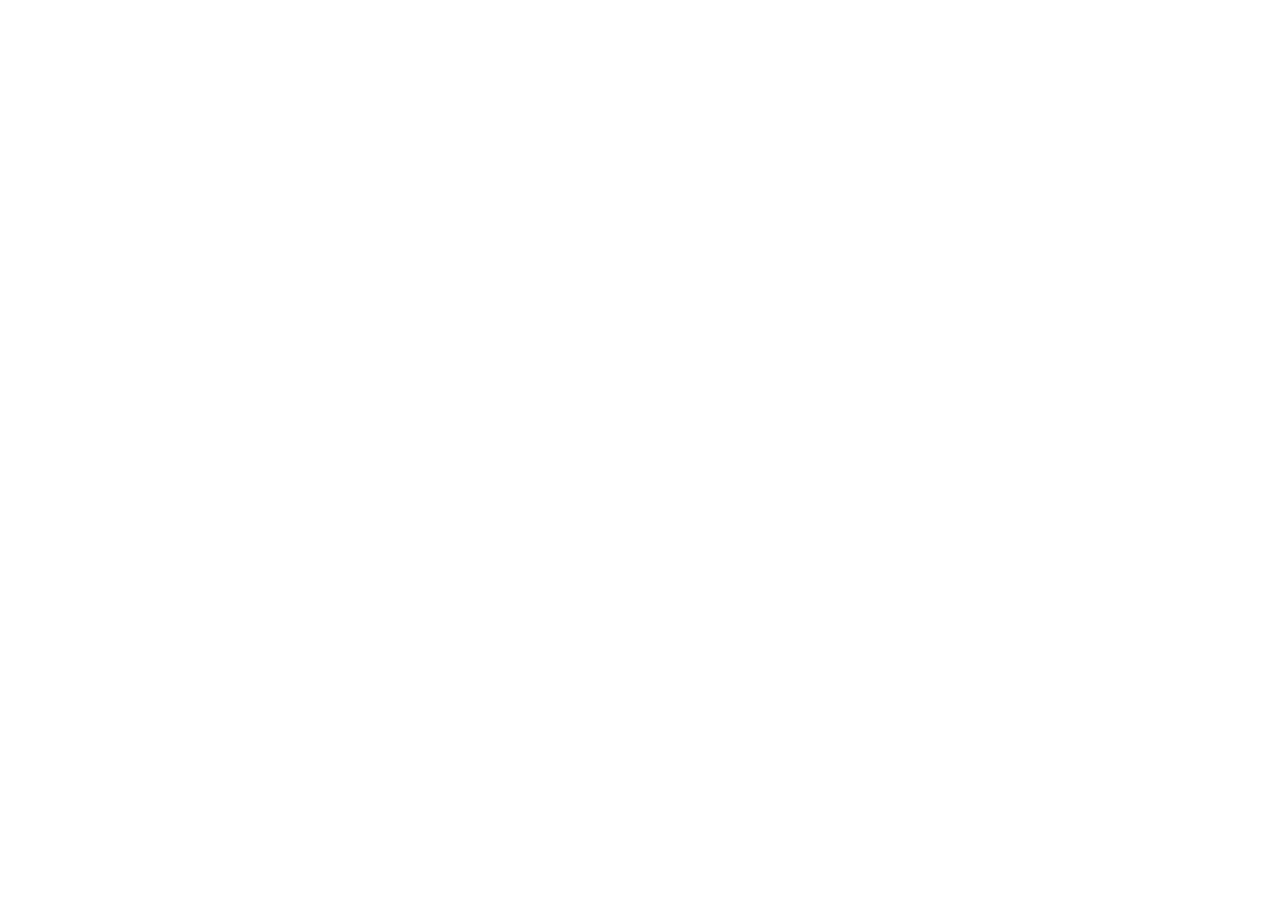
==== commit 766a49cb: "Vira redirecionamento pro site no ar (thaymhm.pages.dev) O conteudo antigo fica no historico do git." ====
--- a/index.html
+++ b/index.html
@@ -2,380 +2,11 @@
 <html lang="pt-BR">
 <head>
 <meta charset="utf-8">
-<meta name="viewport" content="width=device-width, initial-scale=1">
-<title>Thayná de Morais | IA na Prática</title>
-<meta name="description" content="Construo sistemas com inteligência artificial: agentes, automações e fluxos integrados ao trabalho real. Portfólio e produtos digitais.">
-
-<link rel="canonical" href="https://thaymhm.github.io/">
-<meta property="og:type" content="website">
-<meta property="og:title" content="Thayná de Morais | IA na Prática">
-<meta property="og:description" content="Agentes, automações e sistemas com IA aplicados ao trabalho real.">
-<meta property="og:locale" content="pt_BR">
-
-<!-- Quando tiver a imagem do produto, descomente e aponte para ela.
-     Precisa ser URL absoluta — WhatsApp e LinkedIn não resolvem caminho relativo.
-<meta property="og:image" content="https://thaymhm.github.io/assets/img/og.png">
-<meta name="twitter:card" content="summary_large_image">
--->
-
-<link rel="icon" href="assets/img/favicon.svg" type="image/svg+xml">
-
-<link rel="preload" href="assets/fonts/sora-latin-700-normal.woff2" as="font" type="font/woff2" crossorigin>
-<link rel="preload" href="assets/fonts/inter-latin-400-normal.woff2" as="font" type="font/woff2" crossorigin>
-<link rel="stylesheet" href="assets/css/fonts.css">
-
-<link rel="stylesheet" href="assets/css/tokens.css">
-<link rel="stylesheet" href="assets/css/base.css">
-<link rel="stylesheet" href="assets/css/portfolio.css">
-
-<script src="assets/js/site.js" defer></script>
+<title>Thayná Morais</title>
+<link rel="canonical" href="https://thaymhm.pages.dev/">
+<meta name="robots" content="noindex">
+<meta http-equiv="refresh" content="0; url=https://thaymhm.pages.dev/">
+<script>location.replace("https://thaymhm.pages.dev/" + location.search + location.hash);</script>
 </head>
-<body>
-
-<a class="skip-link" href="#conteudo">Pular para o conteúdo</a>
-
-<header class="site-header">
-  <div class="container">
-    <a href="./" class="logo">Thayná de Morais</a>
-    <nav class="nav-links" id="main-nav" aria-label="Navegação principal">
-      <a href="#trabalho">Trabalho</a>
-      <a href="servicos.html">Serviços</a>
-      <a href="#stack">Stack</a>
-      <a href="produtos/">Produtos</a>
-      <a href="#contato">Contato</a>
-    </nav>
-    <button class="menu-toggle" id="menu-toggle" aria-label="Abrir menu" aria-expanded="false" aria-controls="main-nav">
-      <span></span><span></span><span></span>
-    </button>
-  </div>
-</header>
-
-<main id="conteudo">
-
-  <div class="container">
-
-    <section class="hero">
-      <span class="eyebrow">IA na Prática</span>
-      <h1>Sistemas com inteligência artificial que rodam no trabalho real</h1>
-      <p class="lede">
-        Agentes, automações e fluxos integrados — não demonstração, não protótipo.
-        Aqui está o que eu já construí e o que eu sei fazer.
-      </p>
-      <div class="hero-actions">
-        <a href="produtos/" class="btn btn--primary">Ver produtos</a>
-        <a href="#contato" class="btn btn--ghost">Falar comigo</a>
-      </div>
-    </section>
-
-    <nav class="nav-tags" aria-label="Atalhos por seção">
-      <a href="#ai-os" class="nav-tag">AI OS</a>
-      <a href="#skills" class="nav-tag">Skills</a>
-      <a href="#automacoes" class="nav-tag">Automações</a>
-      <a href="#copy" class="nav-tag">Copy + Criativos</a>
-      <a href="#campanhas" class="nav-tag">Campanhas</a>
-      <a href="#stack" class="nav-tag">Stack</a>
-      <a href="servicos.html" class="nav-tag">Serviços</a>
-      <a href="#produtos" class="nav-tag">Produtos</a>
-      <a href="#contato" class="nav-tag">Contato</a>
-    </nav>
-
-    <!-- ===================== TRABALHO ===================== -->
-
-    <section class="section" id="trabalho" style="border-top:none">
-      <h2 class="visually-hidden">Trabalho</h2>
-    </section>
-
-    <section class="section" id="ai-os">
-      <h2>Sistema Operacional com IA</h2>
-      <p class="section-desc">
-        Repositórios no GitHub conectados ao Claude via VS Code. Memória persistente,
-        skills invocáveis, contexto que acompanha o projeto inteiro.
-      </p>
-
-      <article class="card">
-        <h3>Ecossistema pessoal</h3>
-        <p class="card-context">Projeto pessoal</p>
-        <p class="status"><span class="status-dot"></span> Em uso ativo</p>
-        <p>
-          Repositório que funciona como cérebro central: memória de perfil, status de projetos,
-          15+ skills e agentes invocáveis por comando, design system, controle financeiro.
-          A IA opera com contexto real, não genérico.
-        </p>
-        <div class="tags">
-          <span class="tag">GitHub</span><span class="tag">Claude</span>
-          <span class="tag">VS Code</span><span class="tag">Markdown</span>
-        </div>
-      </article>
-
-      <article class="card">
-        <h3>Sistema corporativo</h3>
-        <p class="card-context">Emprego atual</p>
-        <p class="status"><span class="status-dot"></span> Em uso ativo</p>
-        <p>
-          Sistema operacional com IA montado para empresa: branding, campanhas e design system,
-          tudo integrado via VS Code + GitHub. Mais completo que o pessoal por ter mais tempo
-          de desenvolvimento.
-        </p>
-        <div class="tags">
-          <span class="tag">GitHub</span><span class="tag">Claude</span>
-          <span class="tag">VS Code</span><span class="tag">Design System</span>
-          <span class="tag">Branding</span>
-        </div>
-      </article>
-    </section>
-
-    <section class="section" id="skills">
-      <h2>Agentes e Skills Personalizados</h2>
-      <p class="section-desc">
-        Processos empacotados como comandos invocáveis. Cada um com instruções,
-        referências e regras próprias.
-      </p>
-
-      <article class="card">
-        <h3>Skills pessoais</h3>
-        <p class="card-context">Projeto pessoal</p>
-        <p class="status"><span class="status-dot"></span> Em uso ativo</p>
-        <p>
-          Agentes para o dia a dia: criação de conteúdo com voz personalizada, revisão bilíngue
-          PT/EN, gestão financeira pessoal, pesquisa de mercado, marketing de lançamento,
-          checagem factual e formatação de publicação digital.
-        </p>
-        <div class="tags">
-          <span class="tag">Prompt Engineering</span><span class="tag">Agentes</span>
-          <span class="tag">Assistente pessoal</span>
-        </div>
-      </article>
-
-      <article class="card">
-        <h3>Skills corporativas</h3>
-        <p class="card-context">Emprego atual</p>
-        <p class="status"><span class="status-dot"></span> Em uso ativo</p>
-        <p>
-          Auditor de hooks para criativos (board de especialistas em campanhas e propaganda),
-          estratégia de campanha personalizada por conta, otimização de performance e
-          relatórios automatizados.
-        </p>
-        <div class="tags">
-          <span class="tag">Campanhas</span><span class="tag">Criativos</span>
-          <span class="tag">Relatórios</span>
-        </div>
-      </article>
-    </section>
-
-    <section class="section" id="automacoes">
-      <h2>Automações com n8n</h2>
-      <p class="section-desc">
-        Fluxos reais rodando em produção. Integração entre planilhas, APIs e plataformas.
-      </p>
-
-      <article class="card">
-        <h3>Conferência de cadastros de comunidade</h3>
-        <p class="card-context">Emprego atual</p>
-        <p class="status"><span class="status-dot"></span> Em uso ativo</p>
-        <p>
-          Automação que puxa dados de uma planilha de cadastro, confere se membros estão
-          atualizados ou desativados, e atualiza a planilha de controle automaticamente.
-        </p>
-        <div class="tags">
-          <span class="tag">n8n</span><span class="tag">Planilhas</span><span class="tag">Automação</span>
-        </div>
-      </article>
-
-      <article class="card">
-        <h3>Cadastro automatizado via API</h3>
-        <p class="card-context">Emprego atual</p>
-        <p class="status"><span class="status-dot"></span> Em uso ativo</p>
-        <p>
-          Fluxo que registra cadastros na plataforma via API e atualiza a planilha de controle.
-          Sem intervenção manual.
-        </p>
-        <div class="tags">
-          <span class="tag">n8n</span><span class="tag">API</span><span class="tag">Integração</span>
-        </div>
-      </article>
-    </section>
-
-    <section class="section" id="copy">
-      <h2>Geração de Copy e Criativos</h2>
-      <p class="section-desc">IA integrada ao fluxo de criação de texto e peças visuais.</p>
-
-      <article class="card">
-        <h3>Copy para campanhas</h3>
-        <p class="card-context">Emprego atual</p>
-        <p>
-          Variações de copy para anúncios no Meta e LinkedIn usando agentes configurados com o
-          contexto da marca. Integrado ao fluxo de criação de campanhas.
-        </p>
-        <div class="tags">
-          <span class="tag">Meta Ads</span><span class="tag">LinkedIn Ads</span>
-          <span class="tag">Copywriting</span><span class="tag">IA</span>
-        </div>
-      </article>
-
-      <article class="card">
-        <h3>Design system com IA</h3>
-        <p class="card-context">Corporativo + pessoal</p>
-        <p>
-          Identidades visuais completas (paleta, tipografia, aplicações) montadas com apoio de IA.
-          Dois sistemas completos e outros em desenvolvimento.
-        </p>
-        <div class="tags">
-          <span class="tag">Design System</span><span class="tag">Branding</span>
-          <span class="tag">Identidade Visual</span>
-        </div>
-      </article>
-    </section>
-
-    <section class="section" id="campanhas">
-      <h2>Campanhas e Performance</h2>
-      <p class="section-desc">Campanhas reais com IA no processo de criação e gestão.</p>
-
-      <article class="card">
-        <h3>Meta Ads + LinkedIn Ads</h3>
-        <p class="card-context">Emprego atual</p>
-        <p>
-          Gestão de campanhas de tráfego pago em contas de alto investimento diário.
-          IA integrada na criação de criativos e estratégia. WordPress e SEO.
-        </p>
-        <div class="tags">
-          <span class="tag">Meta Ads</span><span class="tag">LinkedIn Ads</span>
-          <span class="tag">Performance</span><span class="tag">High ticket</span>
-        </div>
-      </article>
-
-      <article class="card">
-        <h3>YouTube: 3 canais</h3>
-        <p class="card-context">Emprego + projetos familiares</p>
-        <p>
-          Canal corporativo: otimização de SEO, tags e descrições. Le Luz Terapias:
-          +14,4 mil views e +1.200h assistidas em 28 dias. Vibrações Divinas: +3.800 views
-          e +43 inscritos em 28 dias. Estratégia de conteúdo, playlists e thumbnails.
-        </p>
-        <div class="tags">
-          <span class="tag">YouTube</span><span class="tag">SEO</span>
-          <span class="tag">Estratégia de Conteúdo</span>
-        </div>
-      </article>
-    </section>
-
-    <!-- ===================== STACK ===================== -->
-
-    <section class="section" id="stack">
-      <h2>Stack</h2>
-      <p class="section-desc">Ferramentas que uso na prática.</p>
-
-      <div class="stack-grid">
-        <div class="stack-item">Claude (API + VS Code) <span>IA principal</span></div>
-        <div class="stack-item">GitHub <span>Versionamento + deploy</span></div>
-        <div class="stack-item">n8n <span>Automações e integrações</span></div>
-        <div class="stack-item">HubSpot <span>E-mail marketing, campanhas</span></div>
-        <div class="stack-item">Meta Business Suite <span>Facebook + Instagram Ads</span></div>
-        <div class="stack-item">WordPress <span>Sites e landing pages</span></div>
-        <div class="stack-item">Canva / Photoshop <span>Design e criativos</span></div>
-        <div class="stack-item">YouTube Studio <span>Gestão de canais</span></div>
-        <div class="stack-item">Ollama / OpenRouter <span>Modelos locais e via API</span></div>
-      </div>
-    </section>
-
-    <!-- ===================== PRODUTOS ===================== -->
-
-    <section class="section" id="produtos">
-      <h2>Produtos Digitais</h2>
-      <p class="section-desc">
-        Agentes, prompts e templates prontos para usar. Pedaços do sistema que construí,
-        disponíveis para você aplicar direto.
-      </p>
-
-      <div class="cta-block">
-        <h3>Em breve</h3>
-        <p>
-          Agentes de IA, templates de automação e prompts baseados no que eu uso todo dia.
-          Cada produto é algo que eu já testei na prática antes de vender.
-        </p>
-        <a href="produtos/" class="btn btn--primary">Ver a vitrine</a>
-      </div>
-    </section>
-
-    <!-- ===================== SERVIÇOS ===================== -->
-
-    <section class="section" id="servicos">
-      <h2>Trabalhar comigo</h2>
-      <p class="section-desc">
-        Além dos produtos prontos, eu implanto isso dentro da empresa.
-      </p>
-
-      <div class="cta-block">
-        <h3>IA aplicada ao processo que a sua empresa já tem</h3>
-        <p>
-          Diagnóstico, implantação e treinamento da equipe, sem trocar o sistema
-          que vocês já usam.
-        </p>
-        <a href="servicos.html" class="btn btn--primary">Ver os serviços</a>
-      </div>
-    </section>
-
-    <!-- ===================== CONTATO ===================== -->
-
-    <section class="section" id="contato">
-      <h2>Contato</h2>
-      <p class="section-desc">Quer conversar sobre um projeto? Me manda uma mensagem.</p>
-
-      <div class="card">
-        <!-- ══ TROCAR: cole aqui a URL /exec do seu Google Apps Script ══
-             Como criar o script e publicar: docs/FORMULARIO-GOOGLE-SCRIPT.md -->
-        <form class="form"
-              data-gs-form
-              action="https://script.google.com/macros/s/AKfycbydm0zhQ63rRNPT14rmAaFQAnFaoJBpaJHT1FVKSqiUwlmITkyDX16v0jL9if6N3chD/exec"
-              method="POST">
-          <div class="form-row">
-            <div class="form-group">
-              <label for="nome">Nome</label>
-              <input type="text" id="nome" name="nome" required placeholder="Seu nome" autocomplete="name">
-            </div>
-            <div class="form-group">
-              <label for="email">E-mail</label>
-              <input type="email" id="email" name="email" required placeholder="seu@email.com" autocomplete="email">
-            </div>
-          </div>
-          <div class="form-group">
-            <label for="mensagem">Mensagem</label>
-            <textarea id="mensagem" name="mensagem" rows="4" required placeholder="Me conta o que precisa..."></textarea>
-          </div>
-
-          <!-- Identifica de qual página o contato veio, preenchido pelo JS -->
-          <input type="hidden" name="origem" value="">
-          <!-- Armadilha de robô: humano nunca preenche um campo escondido -->
-          <input type="text" name="_gotcha" tabindex="-1" autocomplete="off" class="visually-hidden" aria-hidden="true">
-
-          <button type="submit" class="btn btn--primary">Enviar mensagem</button>
-          <p class="form-status" role="status" aria-live="polite"></p>
-        </form>
-
-        <p class="contact-alt">
-          Ou me encontra no
-          <a href="https://www.linkedin.com/in/thayn%C3%A1-de-morais-5a152a1b8/">LinkedIn</a>.
-        </p>
-      </div>
-    </section>
-
-  </div>
-</main>
-
-<footer class="site-footer">
-  <div class="container">
-    <p>Thayná de Morais &middot; Jaraguá do Sul, SC &middot; Bilíngue PT/EN</p>
-    <div class="footer-links">
-      <a href="https://www.linkedin.com/in/thayn%C3%A1-de-morais-5a152a1b8/">LinkedIn</a>
-      <a href="https://www.behance.net/thaynamorais1">Behance</a>
-      <a href="https://www.workana.com/freelancer/b4aeb0c28790a0313abfd21ee4e2bc36">Workana</a>
-      <a href="servicos.html">Serviços</a>
-      <a href="produtos/">Produtos</a>
-      <a href="privacidade.html">Privacidade</a>
-      <a href="termos.html">Termos de uso</a>
-    </div>
-    <p style="margin-top:var(--space-4)">&copy; <span data-year>2026</span> Thayná de Morais.</p>
-  </div>
-</footer>
-
-</body>
+<body><p>O site mudou de endereço: <a href="https://thaymhm.pages.dev/">https://thaymhm.pages.dev/</a></p></body>
 </html>
